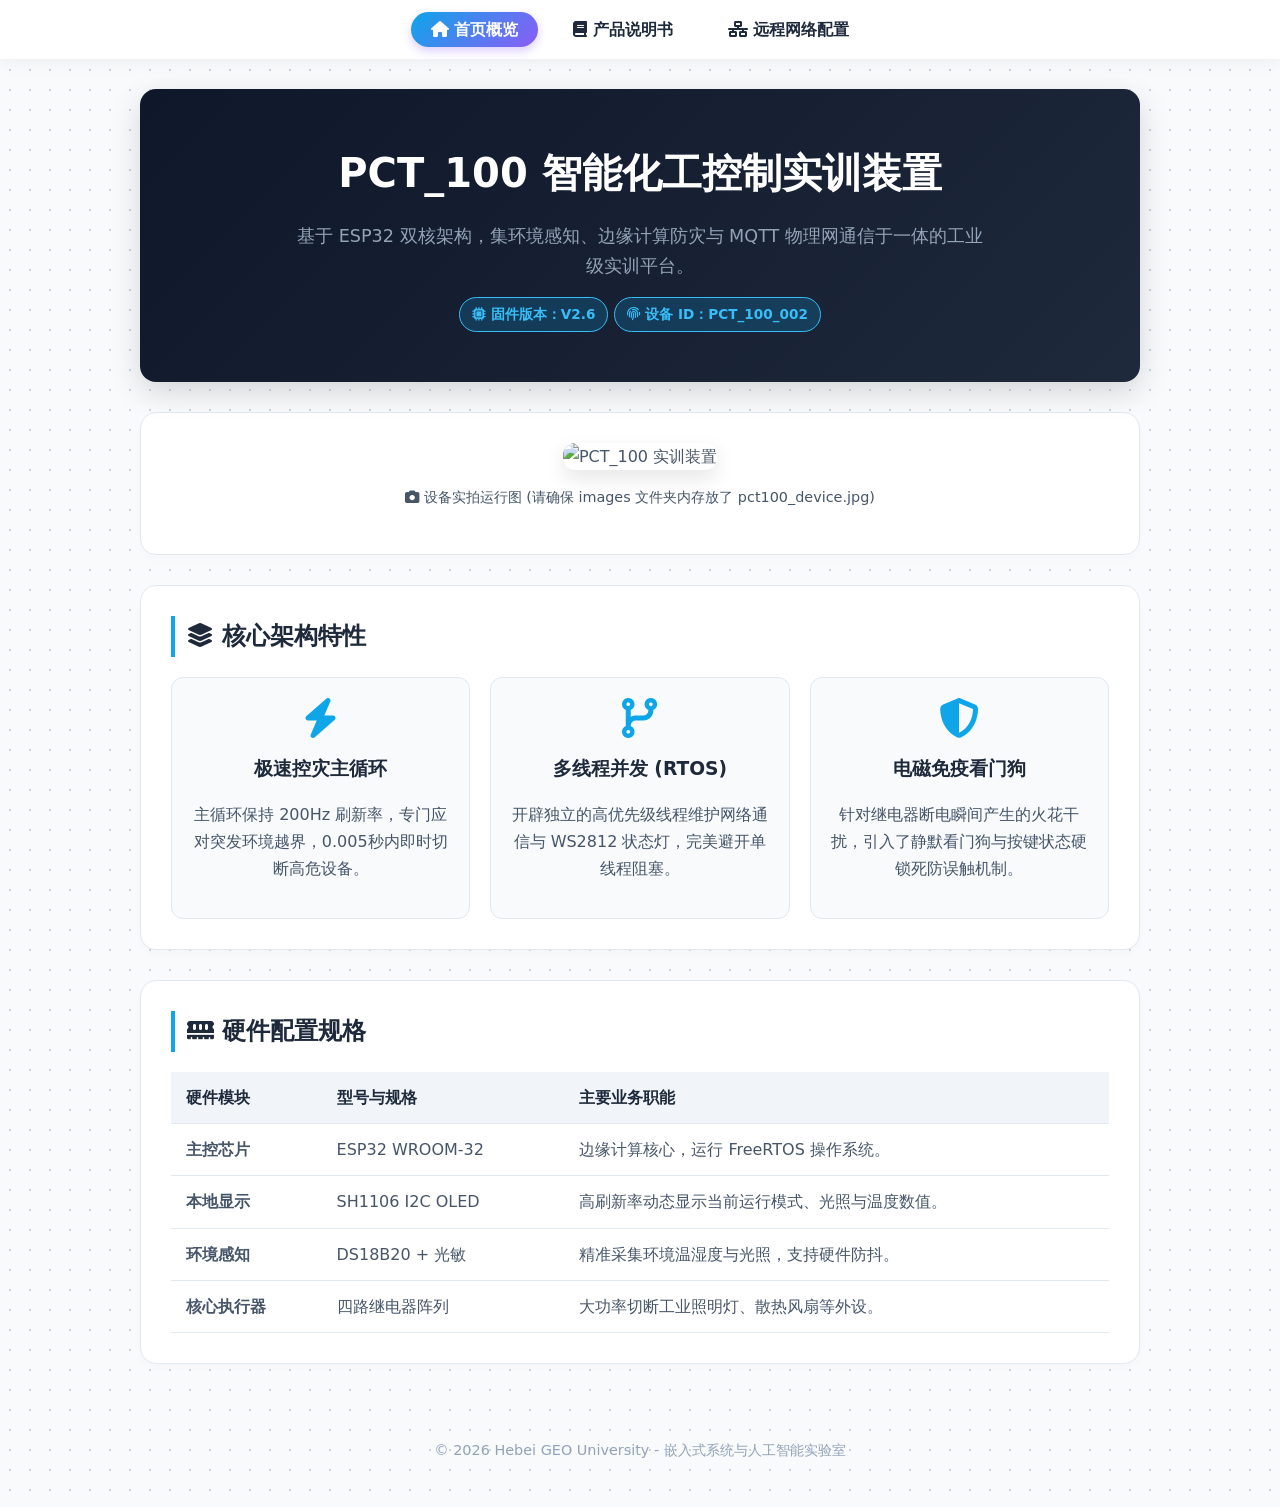
==== index.html @ 0077b34a "Add files via upload" ====
<!DOCTYPE html>
<html lang="zh-CN">
<head>
    <meta charset="UTF-8">
    <meta name="viewport" content="width=device-width, initial-scale=1.0">
    <title>PCT_100 智能化工控制实训装置</title>
    <link rel="stylesheet" href="https://cdnjs.cloudflare.com/ajax/libs/font-awesome/6.4.0/css/all.min.css">
    <style>
        :root { --primary: #0ea5e9; --primary-dark: #0284c7; --accent: #8b5cf6; --bg: #f8fafc; --card: #ffffff; --text: #1e293b; --muted: #475569; --border: #e2e8f0; }
        body { font-family: 'Segoe UI', system-ui, sans-serif; margin: 0; background: var(--bg); color: var(--muted); line-height: 1.7; background-image: radial-gradient(#cbd5e1 1px, transparent 1px); background-size: 20px 20px; }
        .navbar { background: rgba(255,255,255,0.9); backdrop-filter: blur(10px); padding: 1rem 0; text-align: center; position: sticky; top: 0; z-index: 100; box-shadow: 0 4px 15px rgba(0,0,0,0.05); }
        .navbar a { color: var(--text); text-decoration: none; padding: 8px 20px; margin: 0 5px; font-weight: 600; border-radius: 20px; transition: 0.3s; }
        .navbar a:hover { background: var(--primary); color: white; }
        .navbar a.active { background: linear-gradient(135deg, var(--primary), var(--accent)); color: white; box-shadow: 0 4px 10px rgba(139, 92, 246, 0.3); }
        .container { max-width: 1000px; margin: 30px auto; padding: 0 20px; animation: fadeIn 0.8s ease; }
        @keyframes fadeIn { from { opacity: 0; transform: translateY(15px); } to { opacity: 1; transform: translateY(0); } }
        /* 炫酷横幅 */
        .hero { background: linear-gradient(135deg, #0f172a, #1e293b); color: white; padding: 50px 30px; border-radius: 16px; text-align: center; margin-bottom: 30px; box-shadow: 0 10px 30px rgba(0,0,0,0.15); position: relative; overflow: hidden; }
        .hero h1 { font-size: 2.5rem; margin: 0 0 15px 0; color: #fff; }
        .hero p { color: #94a3b8; font-size: 1.1rem; max-width: 700px; margin: 0 auto; }
        .badge { background: rgba(14, 165, 233, 0.2); color: #38bdf8; padding: 5px 12px; border-radius: 20px; font-size: 0.85rem; font-weight: bold; border: 1px solid #38bdf8; display: inline-block; margin-top: 15px; }
        
        .card { background: var(--card); padding: 30px; border-radius: 16px; margin-bottom: 30px; box-shadow: 0 4px 6px rgba(0,0,0,0.02); border: 1px solid var(--border); transition: transform 0.3s; }
        .card:hover { transform: translateY(-3px); box-shadow: 0 12px 20px rgba(0,0,0,0.05); border-color: #bae6fd; }
        h2 { color: var(--text); border-left: 4px solid var(--primary); padding-left: 12px; margin-top: 0; }
        
        /* 网格布局特性卡片 */
        .grid { display: grid; grid-template-columns: repeat(auto-fit, minmax(280px, 1fr)); gap: 20px; margin-top: 20px; }
        .feature-box { padding: 20px; background: #f8fafc; border-radius: 12px; border: 1px solid var(--border); text-align: center; transition: 0.3s; }
        .feature-box:hover { background: white; box-shadow: 0 8px 15px rgba(0,0,0,0.05); }
        .feature-box i { font-size: 2.5rem; color: var(--primary); margin-bottom: 15px; }
        .feature-box h3 { color: var(--text); margin: 0 0 10px 0; }
        
        table { width: 100%; border-collapse: collapse; margin-top: 15px; }
        th, td { padding: 12px 15px; text-align: left; border-bottom: 1px solid var(--border); }
        th { background: #f1f5f9; color: var(--text); }
        
        footer { text-align: center; padding: 30px; color: #94a3b8; font-size: 0.9rem; }
    </style>
</head>
<body>

    <nav class="navbar">
        <a href="index.html" class="active"><i class="fa-solid fa-house"></i> 首页概览</a>
        <a href="manual.html"><i class="fa-solid fa-book"></i> 产品说明书</a>
        <a href="mqtt.html"><i class="fa-solid fa-network-wired"></i> 远程网络配置</a>
    </nav>

    <div class="container">
        <div class="hero">
            <h1>PCT_100 智能化工控制实训装置</h1>
            <p>基于 ESP32 双核架构，集环境感知、边缘计算防灾与 MQTT 物理网通信于一体的工业级实训平台。</p>
            <div class="badge"><i class="fa-solid fa-microchip"></i> 固件版本：V2.6</div>
            <div class="badge"><i class="fa-solid fa-fingerprint"></i> 设备 ID：PCT_100_002</div>
        </div>

        <div class="card" style="text-align: center;">
            <img src="images/pct100_device.jpg" alt="PCT_100 实训装置" style="max-width: 100%; border-radius: 12px; box-shadow: 0 8px 20px rgba(0,0,0,0.1);">
            <p style="color: var(--muted); font-size: 0.9rem; margin-top: 15px;"><i class="fa-solid fa-camera"></i> 设备实拍运行图 (请确保 images 文件夹内存放了 pct100_device.jpg)</p>
        </div>

        <div class="card">
            <h2><i class="fa-solid fa-layer-group"></i> 核心架构特性</h2>
            <div class="grid">
                <div class="feature-box">
                    <i class="fa-solid fa-bolt"></i>
                    <h3>极速控灾主循环</h3>
                    <p>主循环保持 200Hz 刷新率，专门应对突发环境越界，0.005秒内即时切断高危设备。</p>
                </div>
                <div class="feature-box">
                    <i class="fa-solid fa-code-branch"></i>
                    <h3>多线程并发 (RTOS)</h3>
                    <p>开辟独立的高优先级线程维护网络通信与 WS2812 状态灯，完美避开单线程阻塞。</p>
                </div>
                <div class="feature-box">
                    <i class="fa-solid fa-shield-halved"></i>
                    <h3>电磁免疫看门狗</h3>
                    <p>针对继电器断电瞬间产生的火花干扰，引入了静默看门狗与按键状态硬锁死防误触机制。</p>
                </div>
            </div>
        </div>

        <div class="card">
            <h2><i class="fa-solid fa-memory"></i> 硬件配置规格</h2>
            <table>
                <tr><th>硬件模块</th><th>型号与规格</th><th>主要业务职能</th></tr>
                <tr><td><strong>主控芯片</strong></td><td>ESP32 WROOM-32</td><td>边缘计算核心，运行 FreeRTOS 操作系统。</td></tr>
                <tr><td><strong>本地显示</strong></td><td>SH1106 I2C OLED</td><td>高刷新率动态显示当前运行模式、光照与温度数值。</td></tr>
                <tr><td><strong>环境感知</strong></td><td>DS18B20 + 光敏</td><td>精准采集环境温湿度与光照，支持硬件防抖。</td></tr>
                <tr><td><strong>核心执行器</strong></td><td>四路继电器阵列</td><td>大功率切断工业照明灯、散热风扇等外设。</td></tr>
            </table>
        </div>
    </div>

    <footer>
        <p>&copy; 2026 Hebei GEO University - 嵌入式系统与人工智能实验室</p>
    </footer>

</body>
</html>
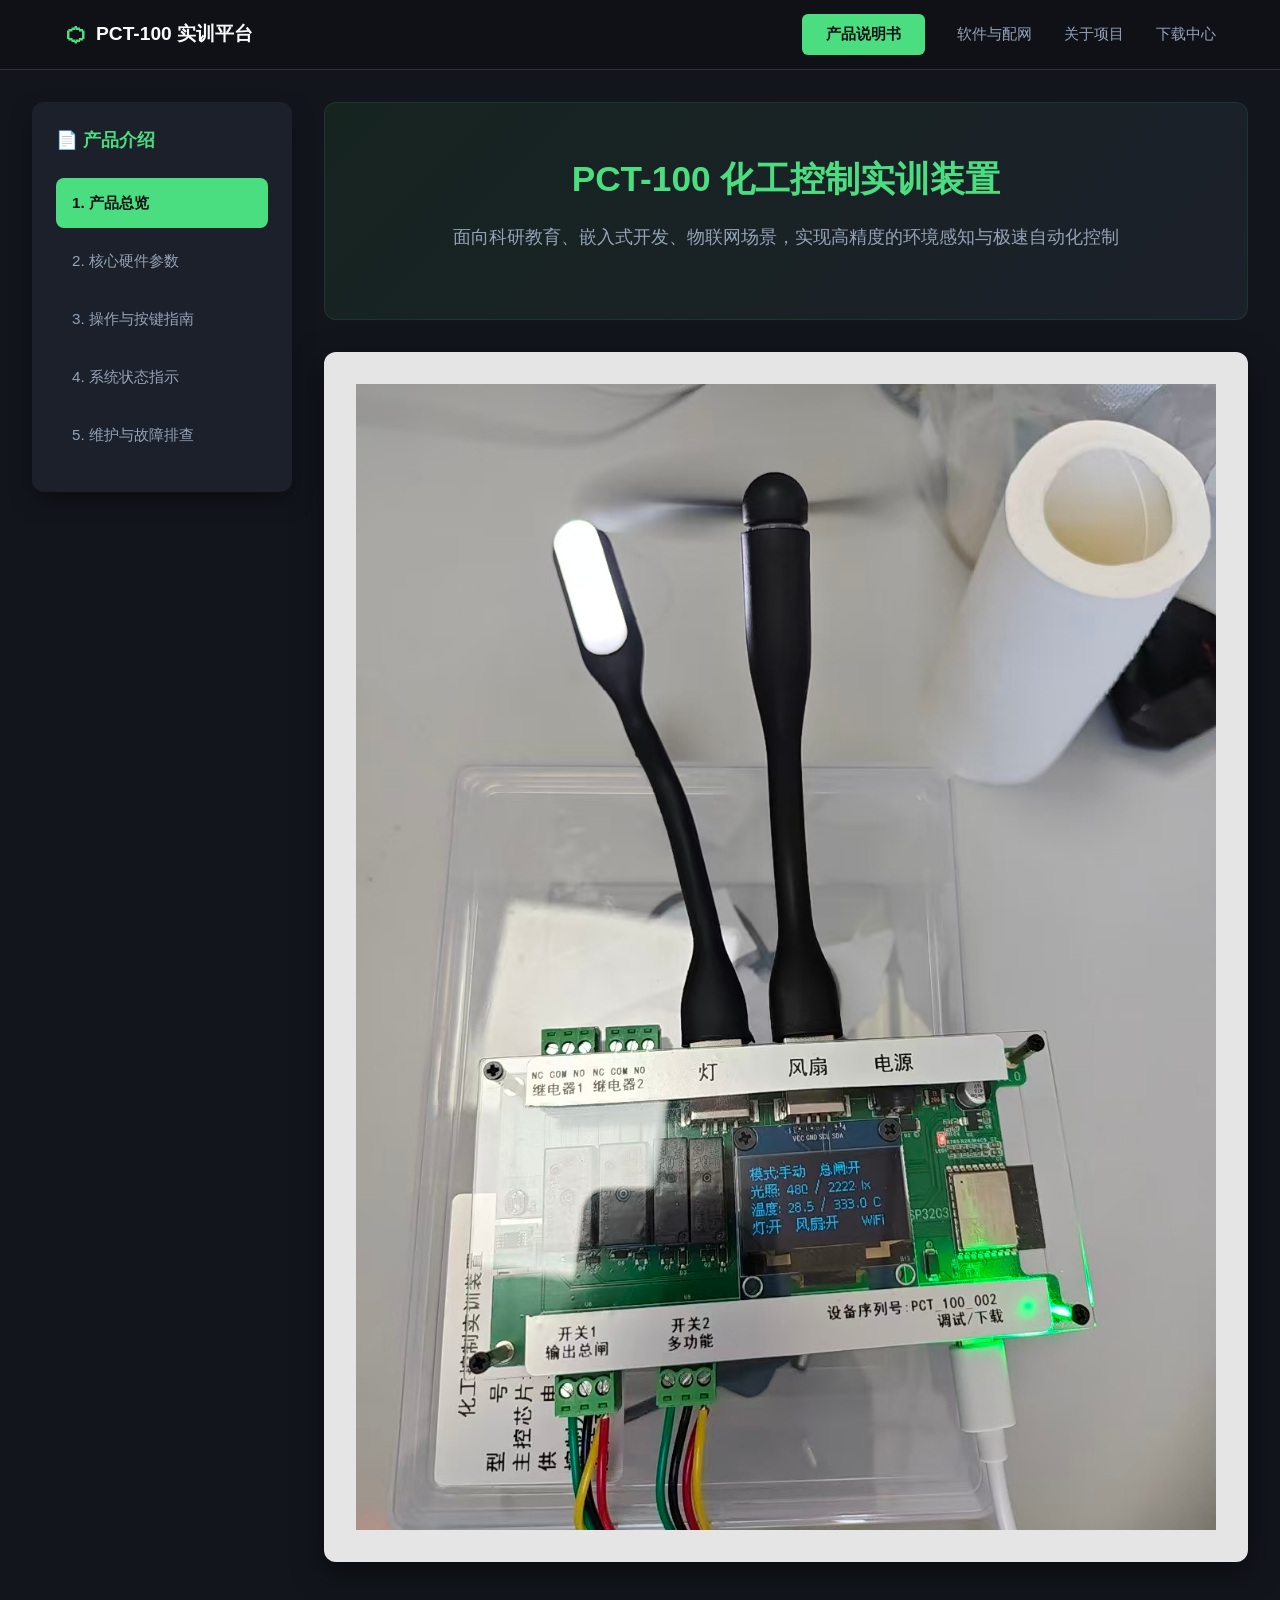
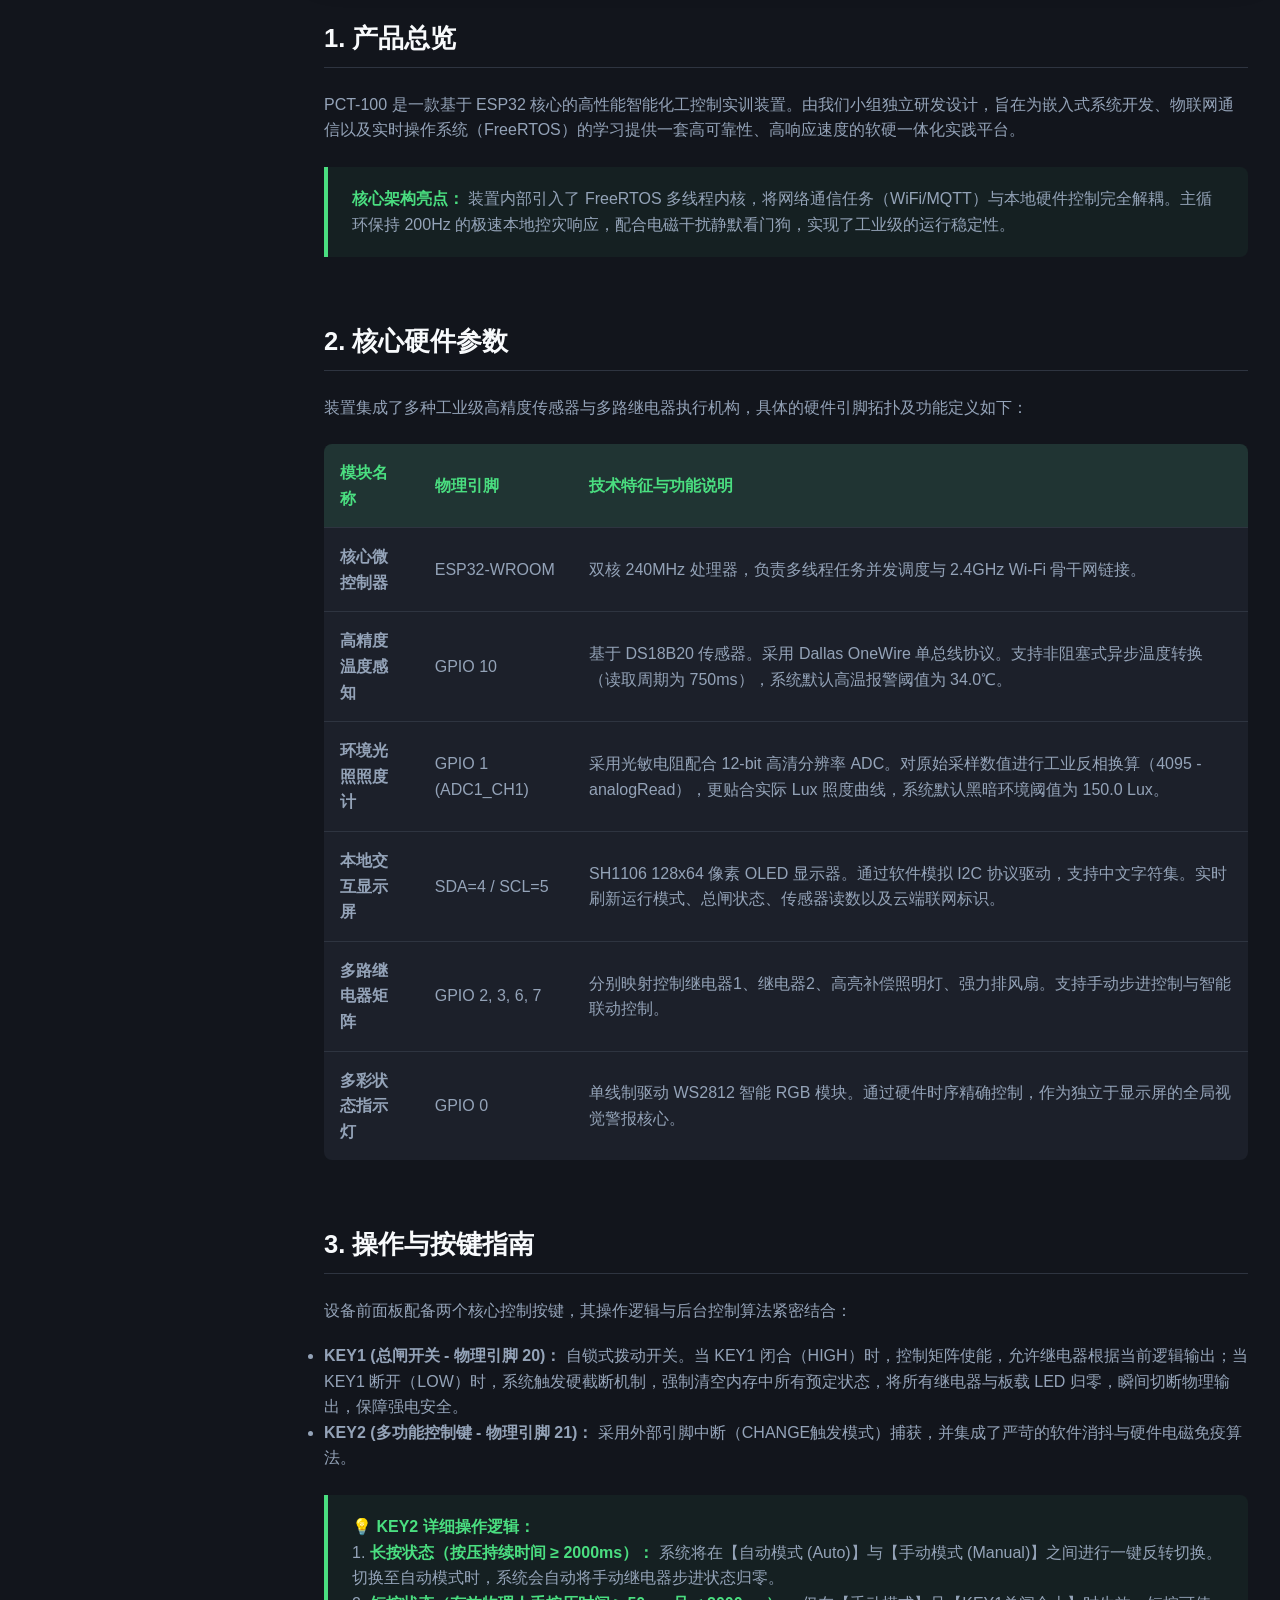
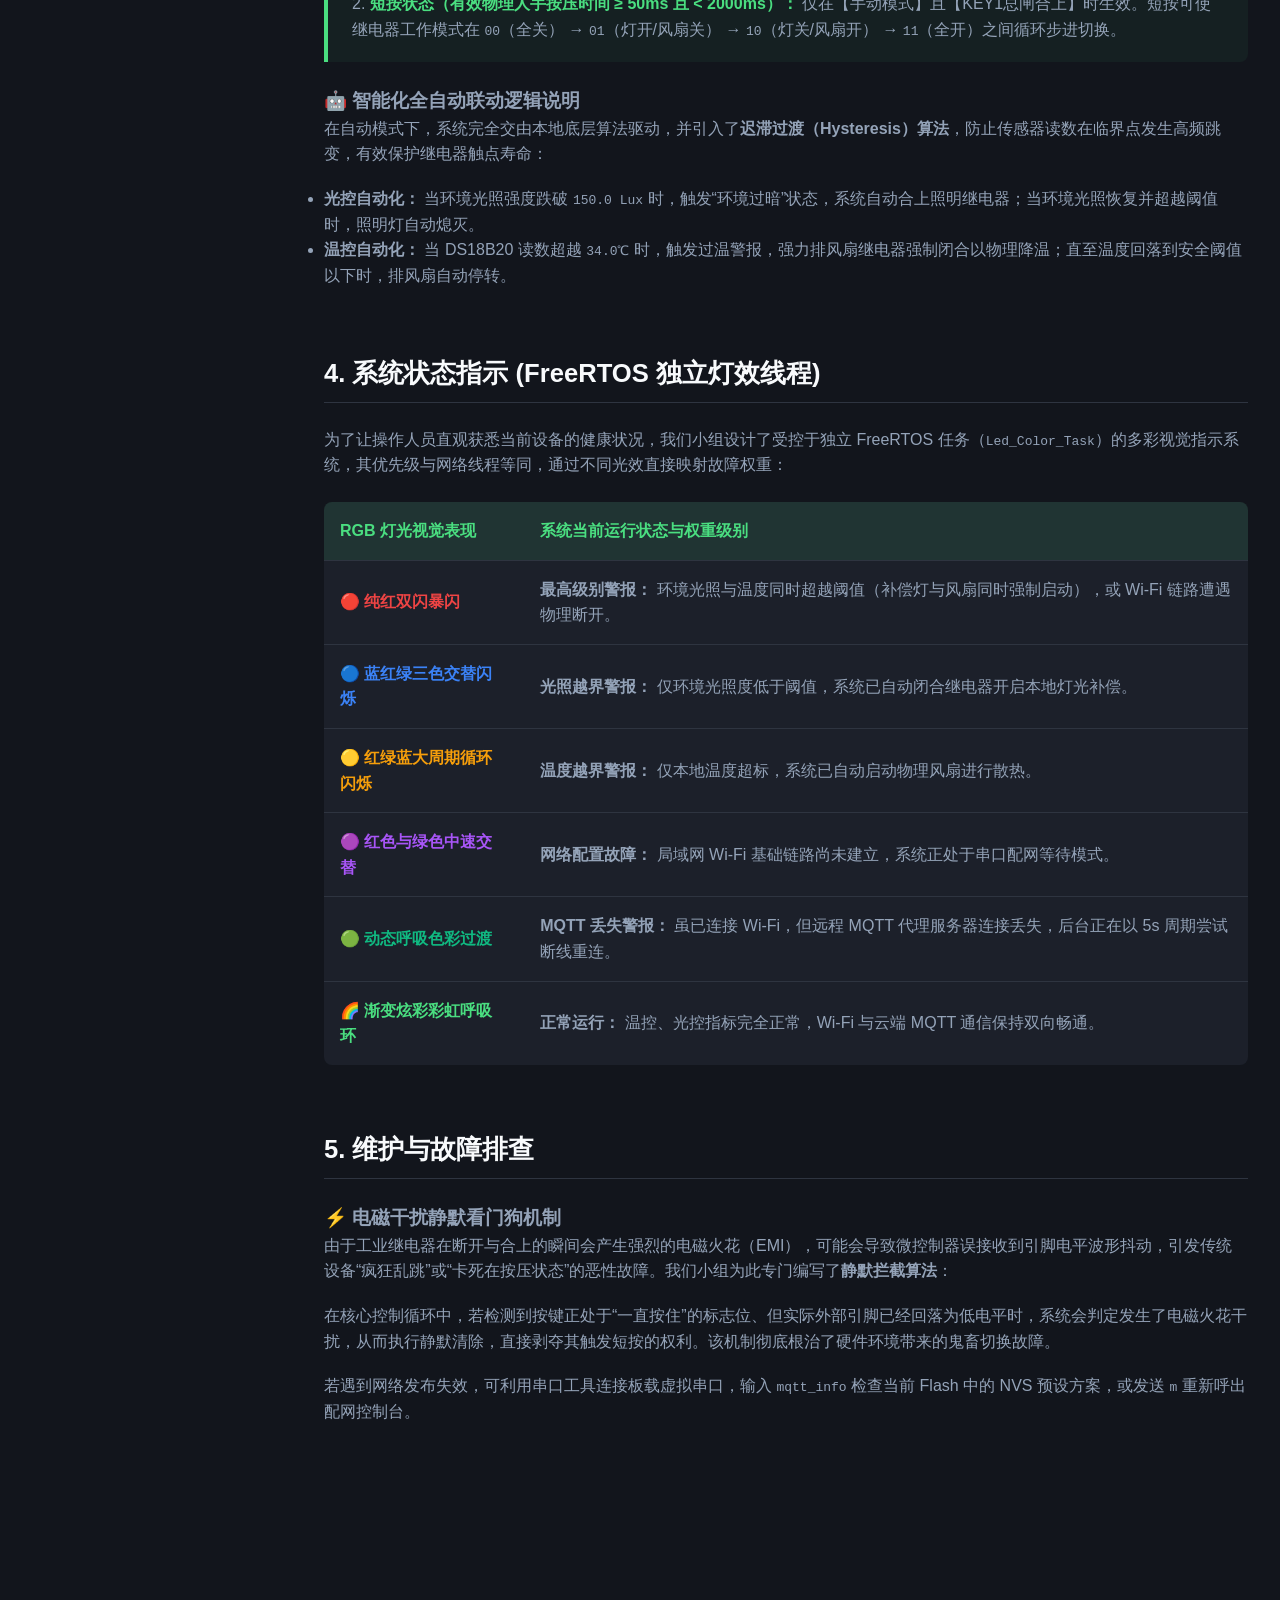
==== commit 797802ed: "Add files via upload" ====
--- a/index.html
+++ b/index.html
@@ -1,100 +1,196 @@
-<!DOCTYPE html>
-<html lang="zh-CN">
-<head>
-    <meta charset="UTF-8">
-    <meta name="viewport" content="width=device-width, initial-scale=1.0">
-    <title>PCT_100 智能化工控制实训装置</title>
-    <link rel="stylesheet" href="https://cdnjs.cloudflare.com/ajax/libs/font-awesome/6.4.0/css/all.min.css">
-    <style>
-        :root { --primary: #0ea5e9; --primary-dark: #0284c7; --accent: #8b5cf6; --bg: #f8fafc; --card: #ffffff; --text: #1e293b; --muted: #475569; --border: #e2e8f0; }
-        body { font-family: 'Segoe UI', system-ui, sans-serif; margin: 0; background: var(--bg); color: var(--muted); line-height: 1.7; background-image: radial-gradient(#cbd5e1 1px, transparent 1px); background-size: 20px 20px; }
-        .navbar { background: rgba(255,255,255,0.9); backdrop-filter: blur(10px); padding: 1rem 0; text-align: center; position: sticky; top: 0; z-index: 100; box-shadow: 0 4px 15px rgba(0,0,0,0.05); }
-        .navbar a { color: var(--text); text-decoration: none; padding: 8px 20px; margin: 0 5px; font-weight: 600; border-radius: 20px; transition: 0.3s; }
-        .navbar a:hover { background: var(--primary); color: white; }
-        .navbar a.active { background: linear-gradient(135deg, var(--primary), var(--accent)); color: white; box-shadow: 0 4px 10px rgba(139, 92, 246, 0.3); }
-        .container { max-width: 1000px; margin: 30px auto; padding: 0 20px; animation: fadeIn 0.8s ease; }
-        @keyframes fadeIn { from { opacity: 0; transform: translateY(15px); } to { opacity: 1; transform: translateY(0); } }
-        /* 炫酷横幅 */
-        .hero { background: linear-gradient(135deg, #0f172a, #1e293b); color: white; padding: 50px 30px; border-radius: 16px; text-align: center; margin-bottom: 30px; box-shadow: 0 10px 30px rgba(0,0,0,0.15); position: relative; overflow: hidden; }
-        .hero h1 { font-size: 2.5rem; margin: 0 0 15px 0; color: #fff; }
-        .hero p { color: #94a3b8; font-size: 1.1rem; max-width: 700px; margin: 0 auto; }
-        .badge { background: rgba(14, 165, 233, 0.2); color: #38bdf8; padding: 5px 12px; border-radius: 20px; font-size: 0.85rem; font-weight: bold; border: 1px solid #38bdf8; display: inline-block; margin-top: 15px; }
-        
-        .card { background: var(--card); padding: 30px; border-radius: 16px; margin-bottom: 30px; box-shadow: 0 4px 6px rgba(0,0,0,0.02); border: 1px solid var(--border); transition: transform 0.3s; }
-        .card:hover { transform: translateY(-3px); box-shadow: 0 12px 20px rgba(0,0,0,0.05); border-color: #bae6fd; }
-        h2 { color: var(--text); border-left: 4px solid var(--primary); padding-left: 12px; margin-top: 0; }
-        
-        /* 网格布局特性卡片 */
-        .grid { display: grid; grid-template-columns: repeat(auto-fit, minmax(280px, 1fr)); gap: 20px; margin-top: 20px; }
-        .feature-box { padding: 20px; background: #f8fafc; border-radius: 12px; border: 1px solid var(--border); text-align: center; transition: 0.3s; }
-        .feature-box:hover { background: white; box-shadow: 0 8px 15px rgba(0,0,0,0.05); }
-        .feature-box i { font-size: 2.5rem; color: var(--primary); margin-bottom: 15px; }
-        .feature-box h3 { color: var(--text); margin: 0 0 10px 0; }
-        
-        table { width: 100%; border-collapse: collapse; margin-top: 15px; }
-        th, td { padding: 12px 15px; text-align: left; border-bottom: 1px solid var(--border); }
-        th { background: #f1f5f9; color: var(--text); }
-        
-        footer { text-align: center; padding: 30px; color: #94a3b8; font-size: 0.9rem; }
-    </style>
-</head>
-<body>
-
-    <nav class="navbar">
-        <a href="index.html" class="active"><i class="fa-solid fa-house"></i> 首页概览</a>
-        <a href="manual.html"><i class="fa-solid fa-book"></i> 产品说明书</a>
-        <a href="mqtt.html"><i class="fa-solid fa-network-wired"></i> 远程网络配置</a>
-    </nav>
-
-    <div class="container">
-        <div class="hero">
-            <h1>PCT_100 智能化工控制实训装置</h1>
-            <p>基于 ESP32 双核架构，集环境感知、边缘计算防灾与 MQTT 物理网通信于一体的工业级实训平台。</p>
-            <div class="badge"><i class="fa-solid fa-microchip"></i> 固件版本：V2.6</div>
-            <div class="badge"><i class="fa-solid fa-fingerprint"></i> 设备 ID：PCT_100_002</div>
-        </div>
-
-        <div class="card" style="text-align: center;">
-            <img src="images/pct100_device.jpg" alt="PCT_100 实训装置" style="max-width: 100%; border-radius: 12px; box-shadow: 0 8px 20px rgba(0,0,0,0.1);">
-            <p style="color: var(--muted); font-size: 0.9rem; margin-top: 15px;"><i class="fa-solid fa-camera"></i> 设备实拍运行图 (请确保 images 文件夹内存放了 pct100_device.jpg)</p>
-        </div>
-
-        <div class="card">
-            <h2><i class="fa-solid fa-layer-group"></i> 核心架构特性</h2>
-            <div class="grid">
-                <div class="feature-box">
-                    <i class="fa-solid fa-bolt"></i>
-                    <h3>极速控灾主循环</h3>
-                    <p>主循环保持 200Hz 刷新率，专门应对突发环境越界，0.005秒内即时切断高危设备。</p>
-                </div>
-                <div class="feature-box">
-                    <i class="fa-solid fa-code-branch"></i>
-                    <h3>多线程并发 (RTOS)</h3>
-                    <p>开辟独立的高优先级线程维护网络通信与 WS2812 状态灯，完美避开单线程阻塞。</p>
-                </div>
-                <div class="feature-box">
-                    <i class="fa-solid fa-shield-halved"></i>
-                    <h3>电磁免疫看门狗</h3>
-                    <p>针对继电器断电瞬间产生的火花干扰，引入了静默看门狗与按键状态硬锁死防误触机制。</p>
-                </div>
-            </div>
-        </div>
-
-        <div class="card">
-            <h2><i class="fa-solid fa-memory"></i> 硬件配置规格</h2>
-            <table>
-                <tr><th>硬件模块</th><th>型号与规格</th><th>主要业务职能</th></tr>
-                <tr><td><strong>主控芯片</strong></td><td>ESP32 WROOM-32</td><td>边缘计算核心，运行 FreeRTOS 操作系统。</td></tr>
-                <tr><td><strong>本地显示</strong></td><td>SH1106 I2C OLED</td><td>高刷新率动态显示当前运行模式、光照与温度数值。</td></tr>
-                <tr><td><strong>环境感知</strong></td><td>DS18B20 + 光敏</td><td>精准采集环境温湿度与光照，支持硬件防抖。</td></tr>
-                <tr><td><strong>核心执行器</strong></td><td>四路继电器阵列</td><td>大功率切断工业照明灯、散热风扇等外设。</td></tr>
-            </table>
-        </div>
-    </div>
-
-    <footer>
-        <p>&copy; 2026 Hebei GEO University - 嵌入式系统与人工智能实验室</p>
-    </footer>
-
-</body>
+<!DOCTYPE html>
+<html lang="zh-CN">
+<head>
+    <meta charset="UTF-8">
+    <meta name="viewport" content="width=device-width, initial-scale=1.0">
+    <title>PCT-100 产品说明书</title>
+    <link rel="stylesheet" href="style.css">
+</head>
+<body>
+    <nav class="top-nav">
+        <div class="logo"><span>⬡</span> PCT-100 实训平台</div>
+        <div class="nav-links">
+            <a href="index.html" class="btn-active">产品说明书</a>
+            <a href="software.html" class="">软件与配网</a>
+            <a href="about.html" class="">关于项目</a>
+            <a href="https://github.com/mingyoyo123/PCT100_Dashboard/tree/main" target="_blank">下载中心</a>
+        </div>
+    </nav>
+    
+    <div class="container">
+        <div class="sidebar">
+            <div class="sidebar-title">📄 产品介绍</div>
+            <a href="#overview" class="menu-item active">1. 产品总览</a>
+            <a href="#hardware" class="menu-item">2. 核心硬件参数</a>
+            <a href="#usage" class="menu-item">3. 操作与按键指南</a>
+            <a href="#status" class="menu-item">4. 系统状态指示</a>
+            <a href="#maintain" class="menu-item">5. 维护与故障排查</a>
+        </div>
+        
+        <div class="main-content">
+            <div id="overview" class="content-section">
+                <div class="hero-banner">
+                    <h1>PCT-100 化工控制实训装置</h1>
+                    <p>面向科研教育、嵌入式开发、物联网场景，实现高精度的环境感知与极速自动化控制</p>
+                </div>
+                
+                <img src="assets/PCT100_board.jpg" alt="PCT-100 Board" class="product-image">
+                
+                <h2>1. 产品总览</h2>
+                <p>PCT-100 是一款基于 ESP32 核心的高性能智能化工控制实训装置。由我们小组独立研发设计，旨在为嵌入式系统开发、物联网通信以及实时操作系统（FreeRTOS）的学习提供一套高可靠性、高响应速度的软硬一体化实践平台。</p>
+                <div class="callout">
+                    <strong>核心架构亮点：</strong> 装置内部引入了 FreeRTOS 多线程内核，将网络通信任务（WiFi/MQTT）与本地硬件控制完全解耦。主循环保持 200Hz 的极速本地控灾响应，配合电磁干扰静默看门狗，实现了工业级的运行稳定性。
+                </div>
+            </div>
+
+            <div id="hardware" class="content-section">
+                <h2>2. 核心硬件参数</h2>
+                <p>装置集成了多种工业级高精度传感器与多路继电器执行机构，具体的硬件引脚拓扑及功能定义如下：</p>
+                <table>
+                    <thead>
+                        <tr>
+                            <th>模块名称</th>
+                            <th>物理引脚</th>
+                            <th>技术特征与功能说明</th>
+                        </tr>
+                    </thead>
+                    <tbody>
+                        <tr>
+                            <td><strong>核心微控制器</strong></td>
+                            <td>ESP32-WROOM</td>
+                            <td>双核 240MHz 处理器，负责多线程任务并发调度与 2.4GHz Wi-Fi 骨干网链接。</td>
+                        </tr>
+                        <tr>
+                            <td><strong>高精度温度感知</strong></td>
+                            <td>GPIO 10</td>
+                            <td>基于 DS18B20 传感器。采用 Dallas OneWire 单总线协议。支持非阻塞式异步温度转换（读取周期为 750ms），系统默认高温报警阈值为 34.0℃。</td>
+                        </tr>
+                        <tr>
+                            <td><strong>环境光照照度计</strong></td>
+                            <td>GPIO 1 (ADC1_CH1)</td>
+                            <td>采用光敏电阻配合 12-bit 高清分辨率 ADC。对原始采样数值进行工业反相换算（4095 - analogRead），更贴合实际 Lux 照度曲线，系统默认黑暗环境阈值为 150.0 Lux。</td>
+                        </tr>
+                        <tr>
+                            <td><strong>本地交互显示屏</strong></td>
+                            <td>SDA=4 / SCL=5</td>
+                            <td>SH1106 128x64 像素 OLED 显示器。通过软件模拟 I2C 协议驱动，支持中文字符集。实时刷新运行模式、总闸状态、传感器读数以及云端联网标识。</td>
+                        </tr>
+                        <tr>
+                            <td><strong>多路继电器矩阵</strong></td>
+                            <td>GPIO 2, 3, 6, 7</td>
+                            <td>分别映射控制继电器1、继电器2、高亮补偿照明灯、强力排风扇。支持手动步进控制与智能联动控制。</td>
+                        </tr>
+                        <tr>
+                            <td><strong>多彩状态指示灯</strong></td>
+                            <td>GPIO 0</td>
+                            <td>单线制驱动 WS2812 智能 RGB 模块。通过硬件时序精确控制，作为独立于显示屏的全局视觉警报核心。</td>
+                        </tr>
+                    </tbody>
+                </table>
+            </div>
+
+            <div id="usage" class="content-section">
+                <h2>3. 操作与按键指南</h2>
+                <p>设备前面板配备两个核心控制按键，其操作逻辑与后台控制算法紧密结合：</p>
+                <ul>
+                    <li><strong>KEY1 (总闸开关 - 物理引脚 20)：</strong> 自锁式拨动开关。当 KEY1 闭合（HIGH）时，控制矩阵使能，允许继电器根据当前逻辑输出；当 KEY1 断开（LOW）时，系统触发硬截断机制，强制清空内存中所有预定状态，将所有继电器与板载 LED 归零，瞬间切断物理输出，保障强电安全。</li>
+                    <li><strong>KEY2 (多功能控制键 - 物理引脚 21)：</strong> 采用外部引脚中断（CHANGE触发模式）捕获，并集成了严苛的软件消抖与硬件电磁免疫算法。</li>
+                </ul>
+                
+                <div class="callout">
+                    <strong>💡 KEY2 详细操作逻辑：</strong><br>
+                    1. <strong>长按状态（按压持续时间 &ge; 2000ms）：</strong> 系统将在【自动模式 (Auto)】与【手动模式 (Manual)】之间进行一键反转切换。切换至自动模式时，系统会自动将手动继电器步进状态归零。<br>
+                    2. <strong>短按状态（有效物理人手按压时间 &ge; 50ms 且 &lt; 2000ms）：</strong> 仅在【手动模式】且【KEY1总闸合上】时生效。短按可使继电器工作模式在 <code>00</code>（全关） &rarr; <code>01</code>（灯开/风扇关） &rarr; <code>10</code>（灯关/风扇开） &rarr; <code>11</code>（全开）之间循环步进切换。
+                </div>
+
+                <h3>🤖 智能化全自动联动逻辑说明</h3>
+                <p>在自动模式下，系统完全交由本地底层算法驱动，并引入了<strong>迟滞过渡（Hysteresis）算法</strong>，防止传感器读数在临界点发生高频跳变，有效保护继电器触点寿命：</p>
+                <ul>
+                    <li><strong>光控自动化：</strong> 当环境光照强度跌破 <code>150.0 Lux</code> 时，触发“环境过暗”状态，系统自动合上照明继电器；当环境光照恢复并超越阈值时，照明灯自动熄灭。</li>
+                    <li><strong>温控自动化：</strong> 当 DS18B20 读数超越 <code>34.0℃</code> 时，触发过温警报，强力排风扇继电器强制闭合以物理降温；直至温度回落到安全阈值以下时，排风扇自动停转。</li>
+                </ul>
+            </div>
+            
+            <div id="status" class="content-section">
+                <h2>4. 系统状态指示 (FreeRTOS 独立灯效线程)</h2>
+                <p>为了让操作人员直观获悉当前设备的健康状况，我们小组设计了受控于独立 FreeRTOS 任务（<code>Led_Color_Task</code>）的多彩视觉指示系统，其优先级与网络线程等同，通过不同光效直接映射故障权重：</p>
+                <table>
+                    <thead>
+                        <tr>
+                            <th>RGB 灯光视觉表现</th>
+                            <th>系统当前运行状态与权重级别</th>
+                        </tr>
+                    </thead>
+                    <tbody>
+                        <tr>
+                            <td><span style="color:#ef4444; font-weight:bold;">🔴 纯红双闪暴闪</span></td>
+                            <td><strong>最高级别警报：</strong> 环境光照与温度同时超越阈值（补偿灯与风扇同时强制启动），或 Wi-Fi 链路遭遇物理断开。</td>
+                        </tr>
+                        <tr>
+                            <td><span style="color:#3b82f6; font-weight:bold;">🔵 蓝红绿三色交替闪烁</span></td>
+                            <td><strong>光照越界警报：</strong> 仅环境光照度低于阈值，系统已自动闭合继电器开启本地灯光补偿。</td>
+                        </tr>
+                        <tr>
+                            <td><span style="color:#f59e0b; font-weight:bold;">🟡 红绿蓝大周期循环闪烁</span></td>
+                            <td><strong>温度越界警报：</strong> 仅本地温度超标，系统已自动启动物理风扇进行散热。</td>
+                        </tr>
+                        <tr>
+                            <td><span style="color:#a855f7; font-weight:bold;">🟣 红色与绿色中速交替</span></td>
+                            <td><strong>网络配置故障：</strong> 局域网 Wi-Fi 基础链路尚未建立，系统正处于串口配网等待模式。</td>
+                        </tr>
+                        <tr>
+                            <td><span style="color:#10b981; font-weight:bold;">🟢 动态呼吸色彩过渡</span></td>
+                            <td><strong>MQTT 丢失警报：</strong> 虽已连接 Wi-Fi，但远程 MQTT 代理服务器连接丢失，后台正在以 5s 周期尝试断线重连。</td>
+                        </tr>
+                        <tr>
+                            <td><span style="color:#4ade80; font-weight:bold;">🌈 渐变炫彩彩虹呼吸环</span></td>
+                            <td><strong>正常运行：</strong> 温控、光控指标完全正常，Wi-Fi 与云端 MQTT 通信保持双向畅通。</td>
+                        </tr>
+                    </tbody>
+                </table>
+            </div>
+
+            <div id="maintain" class="content-section">
+                <h2>5. 维护与故障排查</h2>
+                <h3>⚡ 电磁干扰静默看门狗机制</h3>
+                <p>由于工业继电器在断开与合上的瞬间会产生强烈的电磁火花（EMI），可能会导致微控制器误接收到引脚电平波形抖动，引发传统设备“疯狂乱跳”或“卡死在按压状态”的恶性故障。我们小组为此专门编写了<strong>静默拦截算法</strong>：</p>
+                <p>在核心控制循环中，若检测到按键正处于“一直按住”的标志位、但实际外部引脚已经回落为低电平时，系统会判定发生了电磁火花干扰，从而执行静默清除，直接剥夺其触发短按的权利。该机制彻底根治了硬件环境带来的鬼畜切换故障。</p>
+                <p>若遇到网络发布失效，可利用串口工具连接板载虚拟串口，输入 <code>mqtt_info</code> 检查当前 Flash 中的 NVS 预设方案，或发送 <code>m</code> 重新呼出配网控制台。</p>
+            </div>
+            
+            <div style="height: 400px;"></div>
+        </div>
+    </div>
+    
+    <script>
+    document.addEventListener('DOMContentLoaded', function() {
+        const sections = document.querySelectorAll('.content-section');
+        const navItems = document.querySelectorAll('.sidebar .menu-item');
+
+        window.addEventListener('scroll', () => {
+            let current = '';
+            const scrollY = window.pageYOffset;
+
+            sections.forEach(section => {
+                const sectionTop = section.offsetTop;
+                if (scrollY >= (sectionTop - 150)) {
+                    current = section.getAttribute('id');
+                }
+            });
+
+            navItems.forEach(item => {
+                item.classList.remove('active');
+                if (item.getAttribute('href') === '#' + current) {
+                    item.classList.add('active');
+                }
+            });
+            
+            if (scrollY < 100 && navItems.length > 0) {
+                navItems.forEach(item => item.classList.remove('active'));
+                navItems[0].classList.add('active');
+            }
+        });
+    });
+    </script>
+</body>
 </html>
--- a/style.css
+++ b/style.css
@@ -0,0 +1,241 @@
+
+:root {
+    --bg-main: #12151c;        /* Deep dark background */
+    --bg-card: #1c202a;        /* Sidebar and card background */
+    --accent-green: #4ade80;   /* Neon green accent */
+    --accent-green-hover: #22c55e;
+    --text-main: #94a3b8;      /* Grey text */
+    --text-light: #f8fafc;     /* White headings */
+    --nav-bg: #0f1117;         /* Top nav background */
+    --border-color: #2e3440;
+}
+
+* {
+    margin: 0;
+    padding: 0;
+    box-sizing: border-box;
+}
+
+body {
+    font-family: -apple-system, BlinkMacSystemFont, "Segoe UI", Roboto, "Helvetica Neue", Arial, sans-serif;
+    background-color: var(--bg-main);
+    color: var(--text-main);
+    line-height: 1.6;
+    scroll-behavior: smooth; /* Smooth scrolling for anchor links */
+}
+
+/* Top Navigation Bar */
+.top-nav {
+    position: fixed;
+    top: 0;
+    left: 0;
+    width: 100%;
+    height: 70px;
+    background-color: var(--nav-bg);
+    display: flex;
+    justify-content: space-between;
+    align-items: center;
+    padding: 0 4rem;
+    z-index: 1000;
+    border-bottom: 1px solid var(--border-color);
+}
+
+.top-nav .logo {
+    display: flex;
+    align-items: center;
+    color: var(--text-light);
+    font-size: 1.2rem;
+    font-weight: bold;
+}
+
+.top-nav .logo span {
+    color: var(--accent-green);
+    margin-right: 8px;
+    font-size: 1.5rem;
+}
+
+.nav-links {
+    display: flex;
+    gap: 2rem;
+    align-items: center;
+}
+
+.nav-links a {
+    color: var(--text-main);
+    text-decoration: none;
+    font-size: 0.95rem;
+    transition: color 0.3s;
+}
+
+.nav-links a:hover {
+    color: var(--accent-green);
+}
+
+.nav-links a.btn-active {
+    background-color: var(--accent-green);
+    color: #0f1117;
+    padding: 0.5rem 1.5rem;
+    border-radius: 6px;
+    font-weight: 600;
+}
+
+/* Page Layout */
+.container {
+    display: flex;
+    margin-top: 70px; /* Offset for top nav */
+    max-width: 1400px;
+    margin-left: auto;
+    margin-right: auto;
+    padding: 2rem;
+    gap: 2rem;
+}
+
+/* Left Sidebar (ScrollSpy Menu) */
+.sidebar {
+    position: sticky;
+    top: 90px;
+    width: 260px;
+    background-color: var(--bg-card);
+    border-radius: 12px;
+    padding: 1.5rem;
+    height: fit-content;
+    flex-shrink: 0;
+    box-shadow: 0 10px 25px -5px rgba(0, 0, 0, 0.5);
+}
+
+.sidebar-title {
+    color: var(--accent-green);
+    font-size: 1.1rem;
+    font-weight: 600;
+    margin-bottom: 1.5rem;
+    display: flex;
+    align-items: center;
+    gap: 8px;
+}
+
+.menu-item {
+    display: block;
+    padding: 0.8rem 1rem;
+    color: var(--text-main);
+    text-decoration: none;
+    font-size: 0.95rem;
+    border-radius: 8px;
+    margin-bottom: 0.5rem;
+    transition: all 0.3s;
+}
+
+.menu-item:hover {
+    color: var(--text-light);
+    background-color: rgba(255,255,255,0.05);
+}
+
+/* Active State matching the image */
+.menu-item.active {
+    background-color: var(--accent-green);
+    color: #0f1117;
+    font-weight: bold;
+}
+
+/* Main Content Area */
+.main-content {
+    flex-grow: 1;
+    min-width: 0;
+    padding-bottom: 100px;
+}
+
+.hero-banner {
+    background: linear-gradient(135deg, #162420 0%, var(--bg-card) 100%);
+    border-radius: 12px;
+    padding: 3rem;
+    text-align: center;
+    margin-bottom: 2rem;
+    border: 1px solid rgba(74, 222, 128, 0.1);
+}
+
+.hero-banner h1 {
+    color: var(--accent-green);
+    font-size: 2.2rem;
+    margin-bottom: 1rem;
+}
+
+.hero-banner p {
+    color: var(--text-main);
+    font-size: 1.1rem;
+}
+
+.product-image {
+    width: 100%;
+    border-radius: 12px;
+    margin-bottom: 3rem;
+    box-shadow: 0 10px 30px rgba(0,0,0,0.5);
+    background-color: #e5e5e5; /* Light background for the image to pop like in your screenshot */
+    padding: 2rem;
+}
+
+/* Content Typography */
+.content-section {
+    margin-bottom: 4rem;
+    scroll-margin-top: 100px; /* Crucial for ScrollSpy offset */
+}
+
+h2 {
+    color: var(--text-light);
+    font-size: 1.6rem;
+    margin-bottom: 1.5rem;
+    padding-bottom: 0.5rem;
+    border-bottom: 1px solid var(--border-color);
+}
+
+p {
+    margin-bottom: 1.2rem;
+}
+
+/* Tables */
+table {
+    width: 100%;
+    border-collapse: collapse;
+    margin: 1.5rem 0;
+    background-color: var(--bg-card);
+    border-radius: 8px;
+    overflow: hidden;
+}
+
+th, td {
+    padding: 1rem;
+    text-align: left;
+    border-bottom: 1px solid var(--border-color);
+}
+
+th {
+    background-color: rgba(74, 222, 128, 0.1);
+    color: var(--accent-green);
+    font-weight: 600;
+}
+
+tr:last-child td {
+    border-bottom: none;
+}
+
+/* Code Blocks */
+pre {
+    background-color: #0f1117;
+    color: #e2e8f0;
+    padding: 1.5rem;
+    border-radius: 8px;
+    overflow-x: auto;
+    margin: 1.5rem 0;
+    border: 1px solid var(--border-color);
+    font-family: "Fira Code", Consolas, monospace;
+}
+
+.callout {
+    background-color: rgba(74, 222, 128, 0.05);
+    border-left: 4px solid var(--accent-green);
+    padding: 1.2rem 1.5rem;
+    border-radius: 0 8px 8px 0;
+    margin: 1.5rem 0;
+}
+
+.callout strong {
+    color: var(--accent-green);
+}
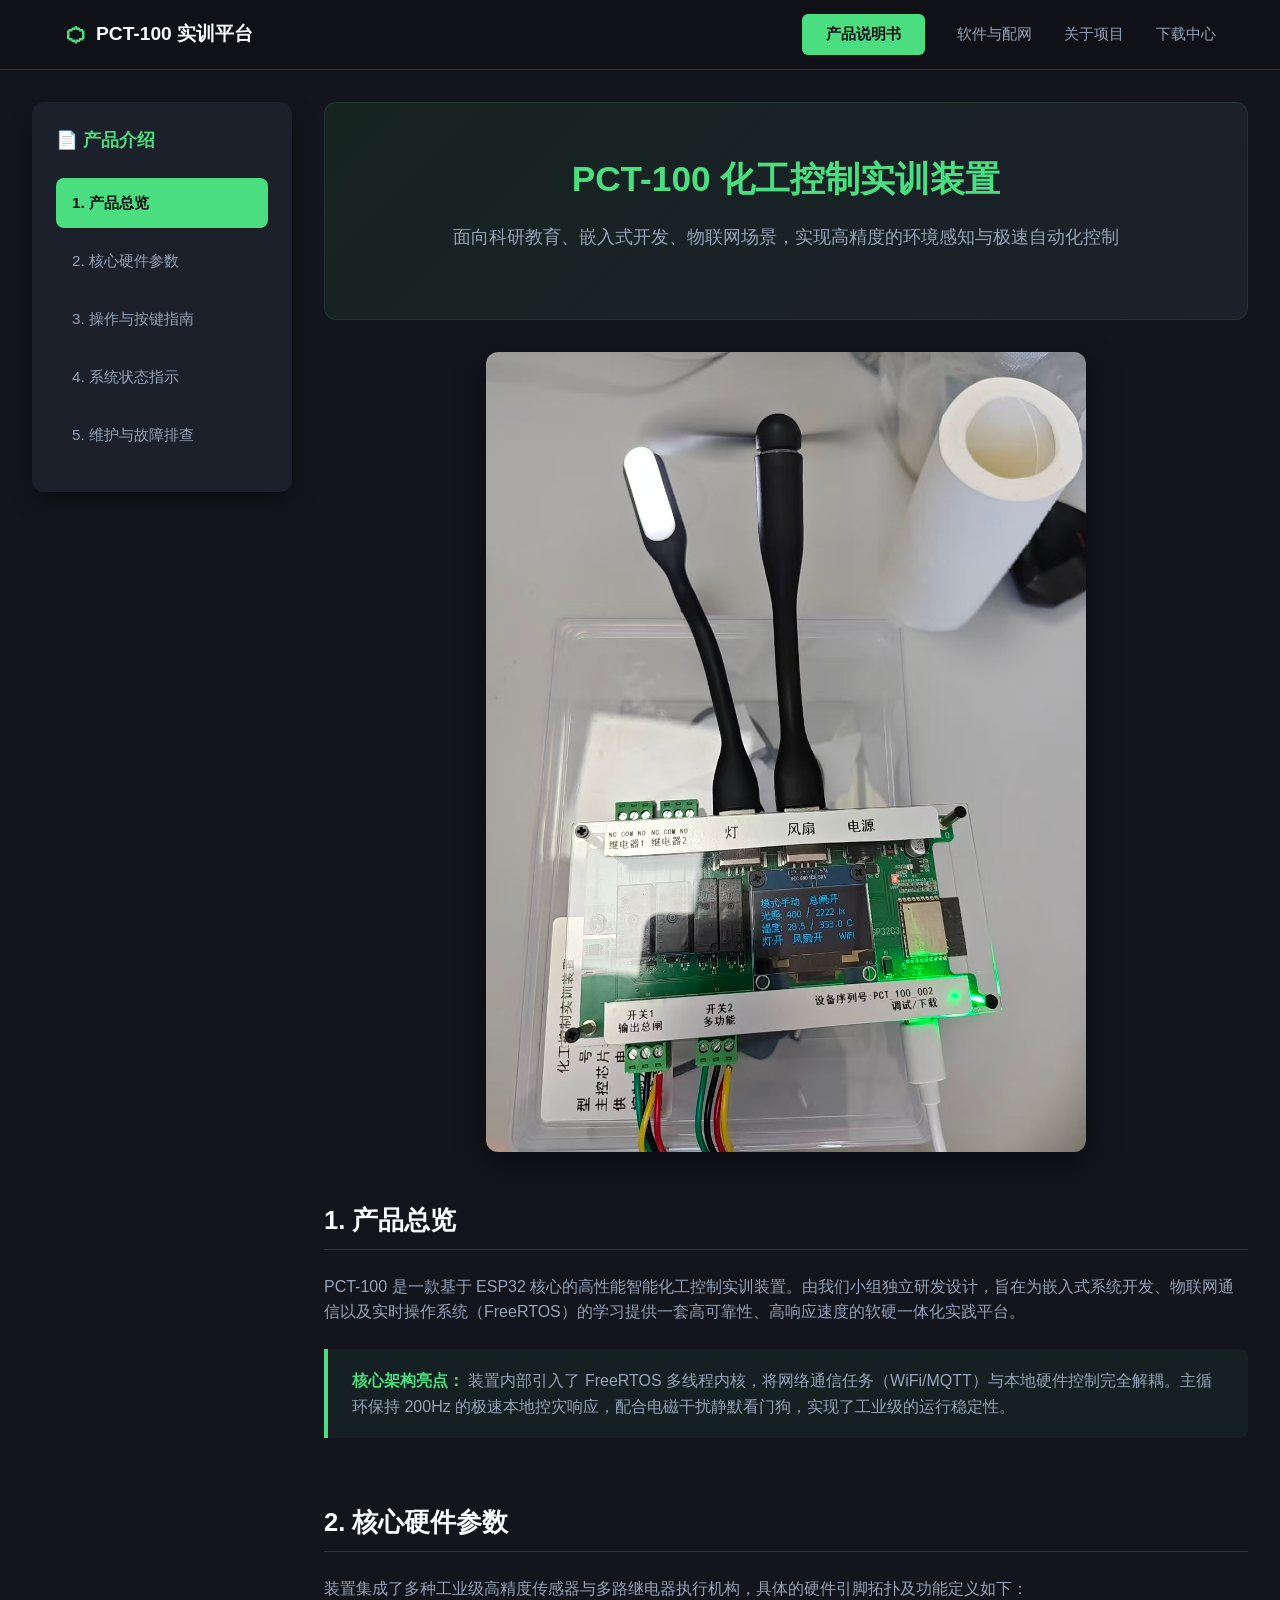
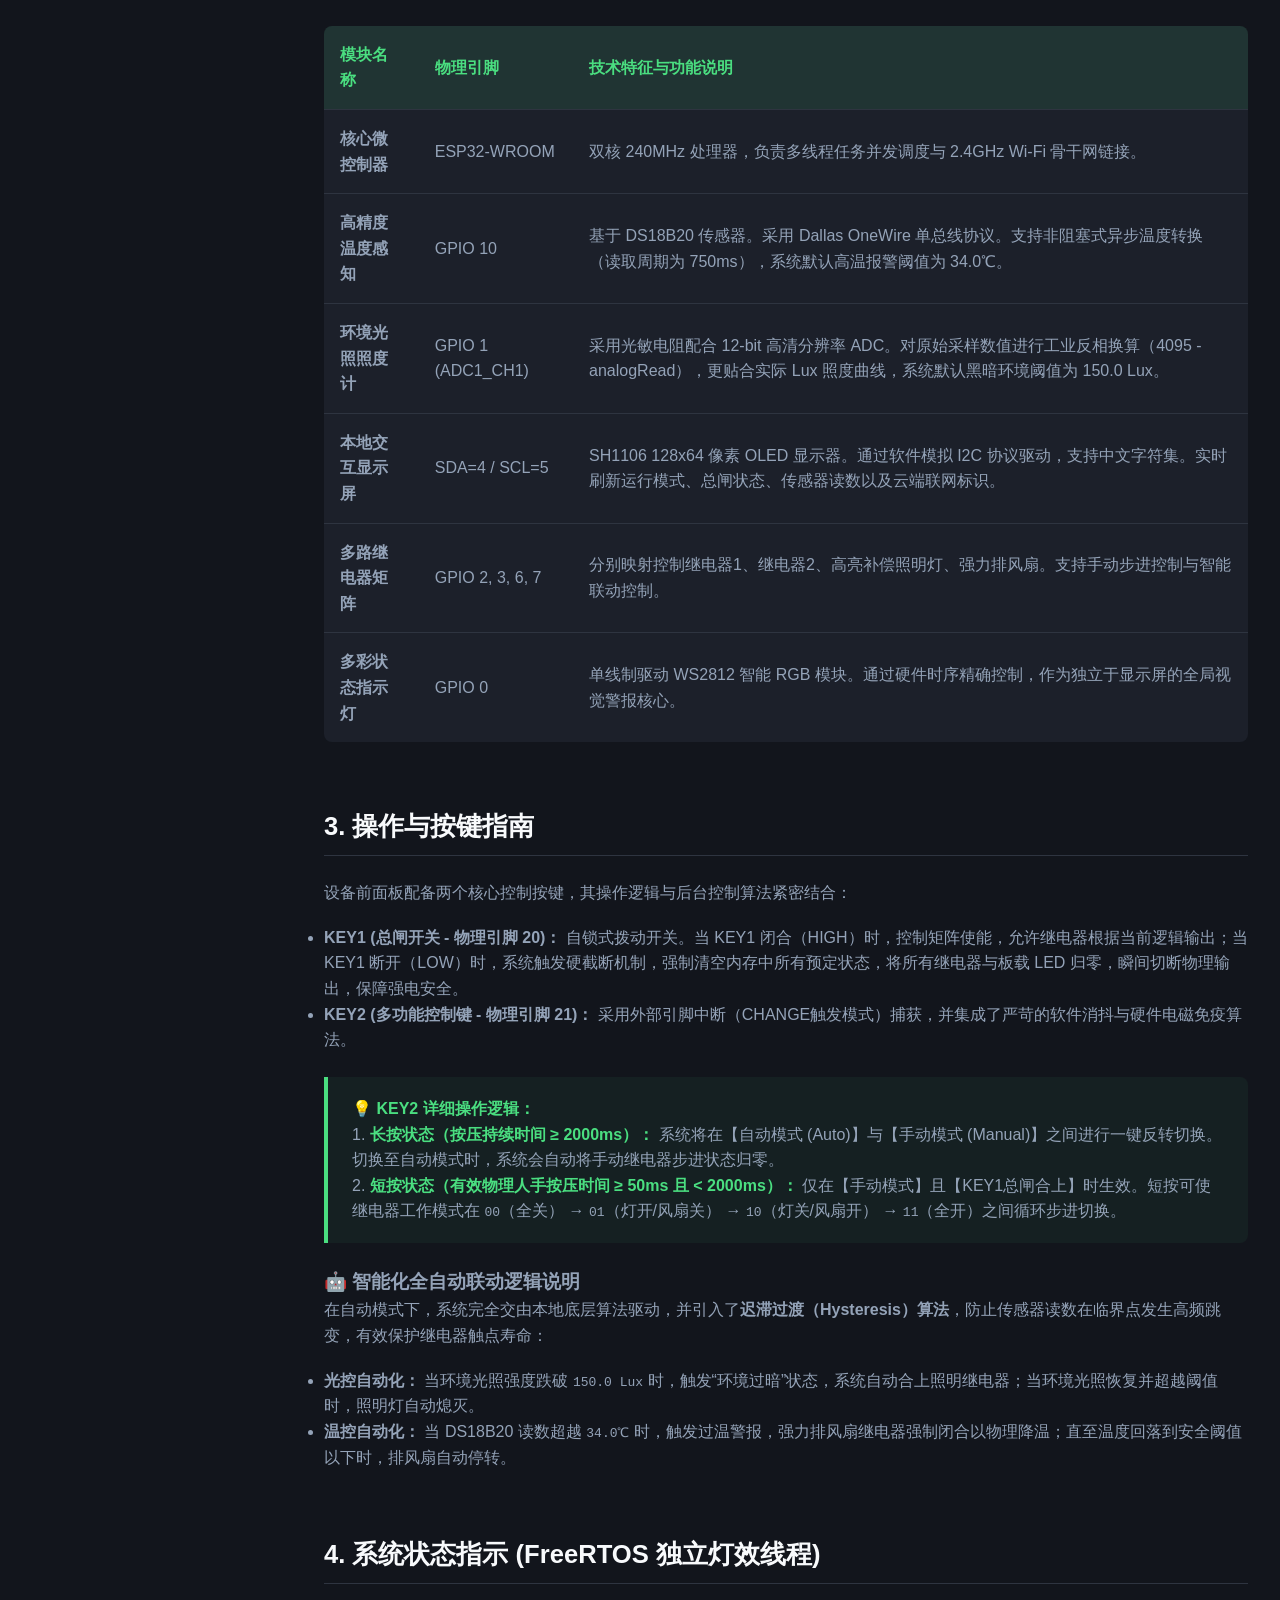
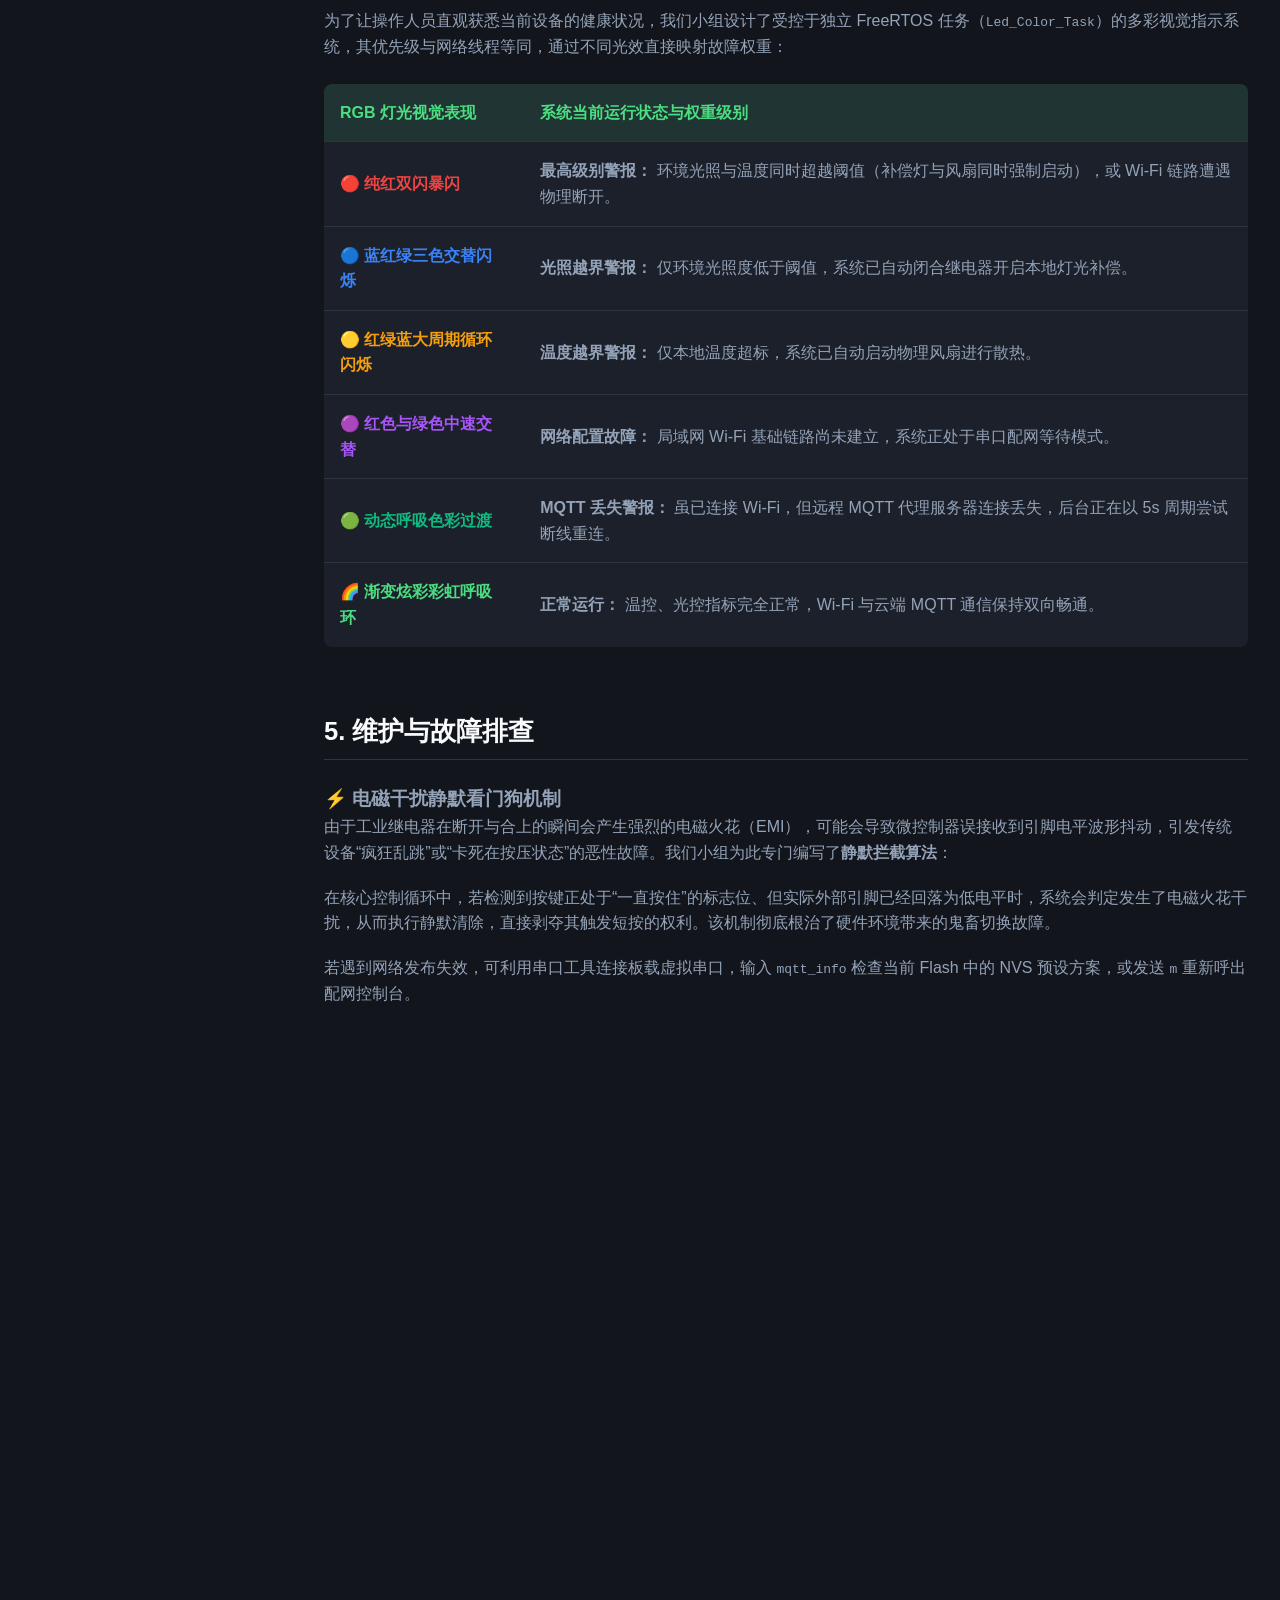
==== commit 540bfd57: "Add files via upload" ====
--- a/index.html
+++ b/index.html
@@ -166,6 +166,8 @@
     document.addEventListener('DOMContentLoaded', function() {
         const sections = document.querySelectorAll('.content-section');
         const navItems = document.querySelectorAll('.sidebar .menu-item');
+        const sidebar = document.querySelector('.sidebar');
+        let currentActive = '';
 
         window.addEventListener('scroll', () => {
             let current = '';
@@ -177,17 +179,27 @@
                     current = section.getAttribute('id');
                 }
             });
-
-            navItems.forEach(item => {
-                item.classList.remove('active');
-                if (item.getAttribute('href') === '#' + current) {
-                    item.classList.add('active');
-                }
-            });
             
             if (scrollY < 100 && navItems.length > 0) {
-                navItems.forEach(item => item.classList.remove('active'));
-                navItems[0].classList.add('active');
+                current = sections[0].getAttribute('id');
+            }
+
+            if (current !== currentActive) {
+                currentActive = current;
+                navItems.forEach(item => {
+                    item.classList.remove('active');
+                    if (item.getAttribute('href') === '#' + current) {
+                        item.classList.add('active');
+                        
+                        if (window.innerWidth <= 768) {
+                            const scrollLeftPos = item.offsetLeft - (sidebar.offsetWidth / 2) + (item.offsetWidth / 2);
+                            sidebar.scrollTo({
+                                left: scrollLeftPos,
+                                behavior: 'smooth'
+                            });
+                        }
+                    }
+                });
             }
         });
     });
--- a/style.css
+++ b/style.css
@@ -1,4 +1,3 @@
-
 :root {
     --bg-main: #12151c;        /* Deep dark background */
     --bg-card: #1c202a;        /* Sidebar and card background */
@@ -21,8 +20,10 @@
     background-color: var(--bg-main);
     color: var(--text-main);
     line-height: 1.6;
-    scroll-behavior: smooth; /* Smooth scrolling for anchor links */
-}
+    scroll-behavior: smooth;
+}
+
+/* ======== PC端基础样式 (Base / Desktop) ======== */
 
 /* Top Navigation Bar */
 .top-nav {
@@ -129,7 +130,6 @@
     background-color: rgba(255,255,255,0.05);
 }
 
-/* Active State matching the image */
 .menu-item.active {
     background-color: var(--accent-green);
     color: #0f1117;
@@ -165,17 +165,17 @@
 
 .product-image {
     width: 100%;
+    max-width: 600px;
+    display: block;
+    margin: 0 auto 3rem auto;
     border-radius: 12px;
-    margin-bottom: 3rem;
     box-shadow: 0 10px 30px rgba(0,0,0,0.5);
-    background-color: #e5e5e5; /* Light background for the image to pop like in your screenshot */
-    padding: 2rem;
 }
 
 /* Content Typography */
 .content-section {
     margin-bottom: 4rem;
-    scroll-margin-top: 100px; /* Crucial for ScrollSpy offset */
+    scroll-margin-top: 100px;
 }
 
 h2 {
@@ -239,3 +239,94 @@
 .callout strong {
     color: var(--accent-green);
 }
+
+
+/* ======== 移动端响应式适配 (Mobile / Tablets) ======== */
+@media (max-width: 768px) {
+    /* 1. 顶部导航栏重排 */
+    .top-nav {
+        padding: 0.8rem 1rem;
+        flex-direction: column;
+        height: auto;
+        gap: 0.8rem;
+    }
+    
+    .nav-links {
+        gap: 0.8rem;
+        flex-wrap: wrap;
+        justify-content: center;
+    }
+
+    .nav-links a.btn-active {
+        padding: 0.3rem 0.8rem;
+    }
+
+    /* 2. 容器与主内容边距缩小 */
+    .container {
+        flex-direction: column;
+        margin-top: 100px; /* 为折叠后的导航栏留出空间 */
+        padding: 1rem;
+        gap: 1rem;
+    }
+
+    /* 3. 侧边栏变身顶部横向滑动菜单 */
+    .sidebar {
+        position: sticky;
+        top: 100px; /* 悬浮在导航栏下方 */
+        width: 100%;
+        display: flex;
+        flex-direction: row;
+        overflow-x: auto;
+        padding: 0.8rem;
+        z-index: 900;
+        white-space: nowrap; /* 强制不换行 */
+        -webkit-overflow-scrolling: touch; /* 保证 iOS 滑动流畅 */
+        border-radius: 8px;
+    }
+
+    /* 隐藏横向滚动条以保持美观 */
+    .sidebar::-webkit-scrollbar {
+        display: none; 
+    }
+
+    .sidebar-title {
+        display: none; /* 手机端隐藏标题节省空间 */
+    }
+
+    .menu-item {
+        display: inline-block;
+        margin-bottom: 0;
+        margin-right: 0.5rem;
+        padding: 0.5rem 0.8rem;
+        font-size: 0.85rem;
+    }
+
+    /* 4. 内容自适应排版优化 */
+    .hero-banner {
+        padding: 1.5rem 1rem;
+    }
+
+    .hero-banner h1 {
+        font-size: 1.5rem;
+    }
+
+    .hero-banner p {
+        font-size: 0.95rem;
+    }
+
+    h2 {
+        font-size: 1.3rem;
+    }
+
+    /* 5. 表格溢出处理（增加横向滚动条） */
+    table {
+        display: block;
+        overflow-x: auto;
+        white-space: nowrap; /* 防止表格在手机上被挤压成乱码 */
+    }
+    
+    .callout {
+        padding: 1rem;
+        font-size: 0.95rem;
+    }
+}
